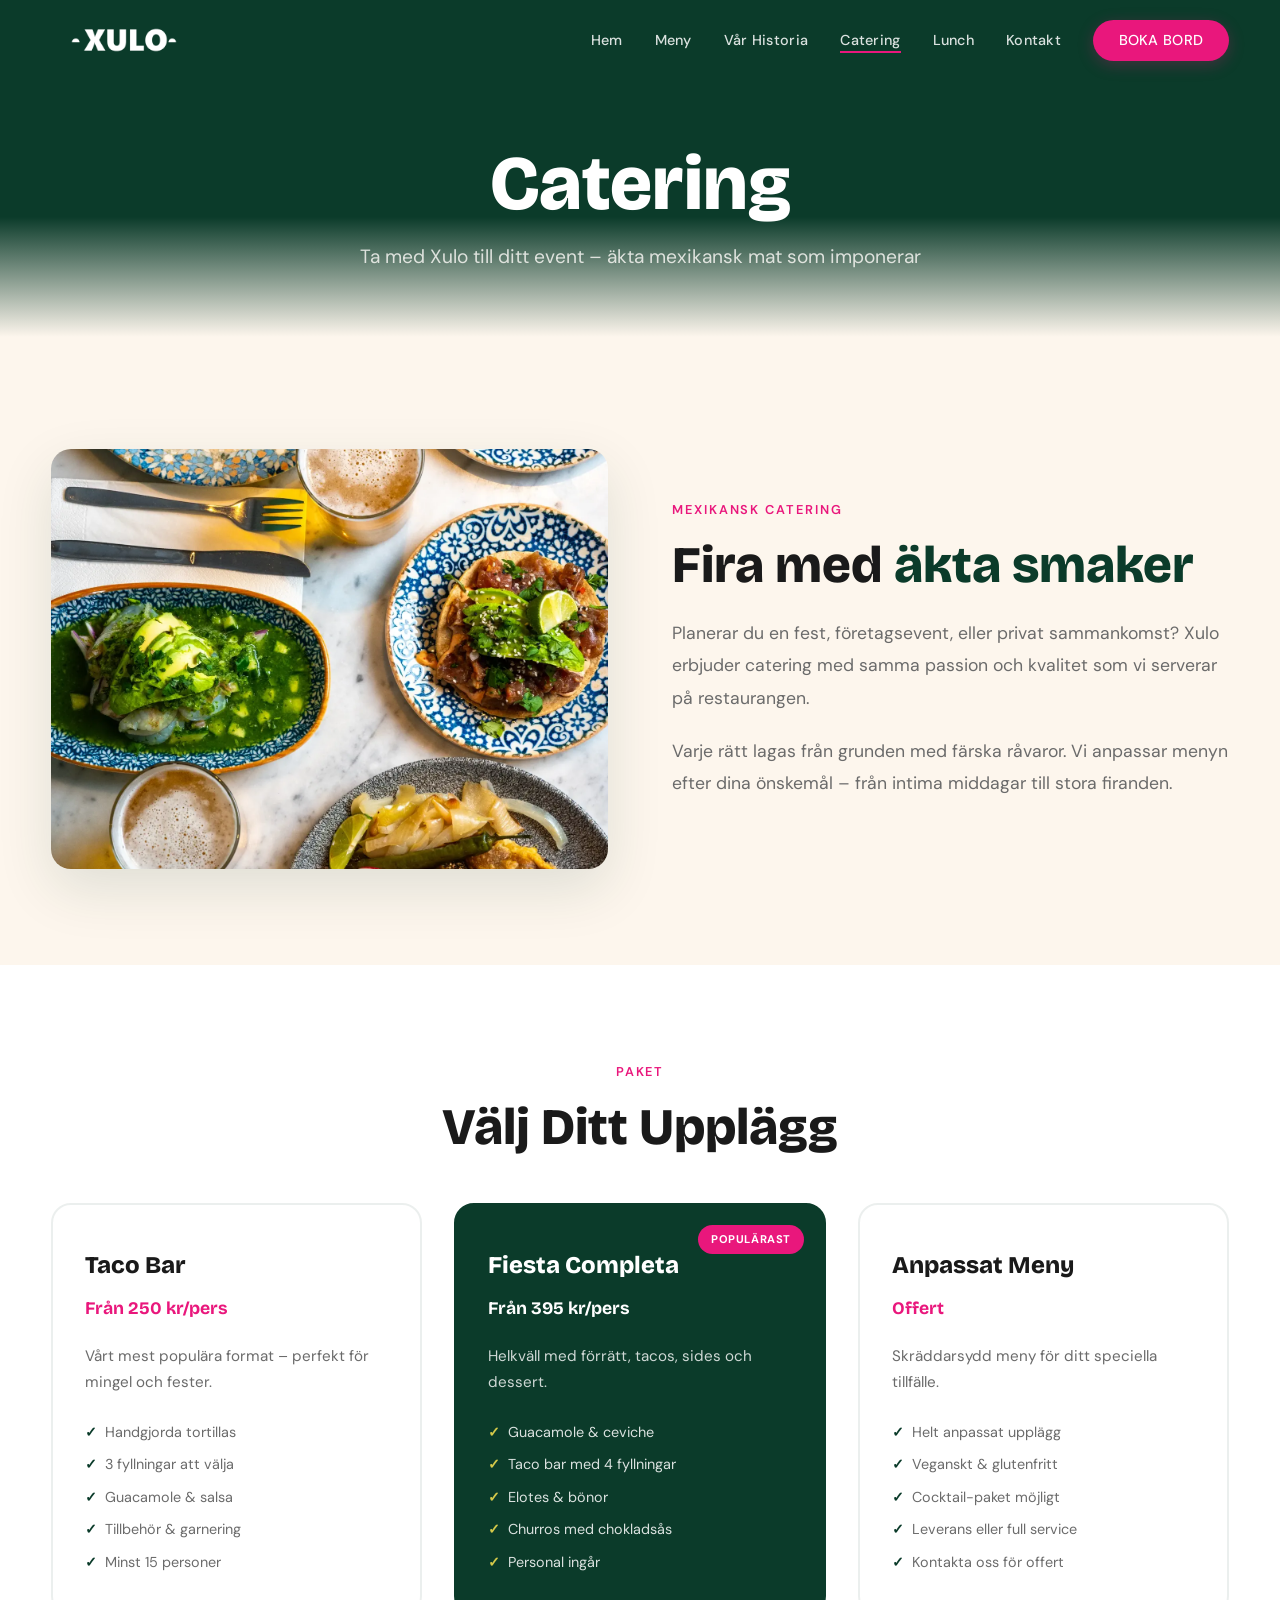
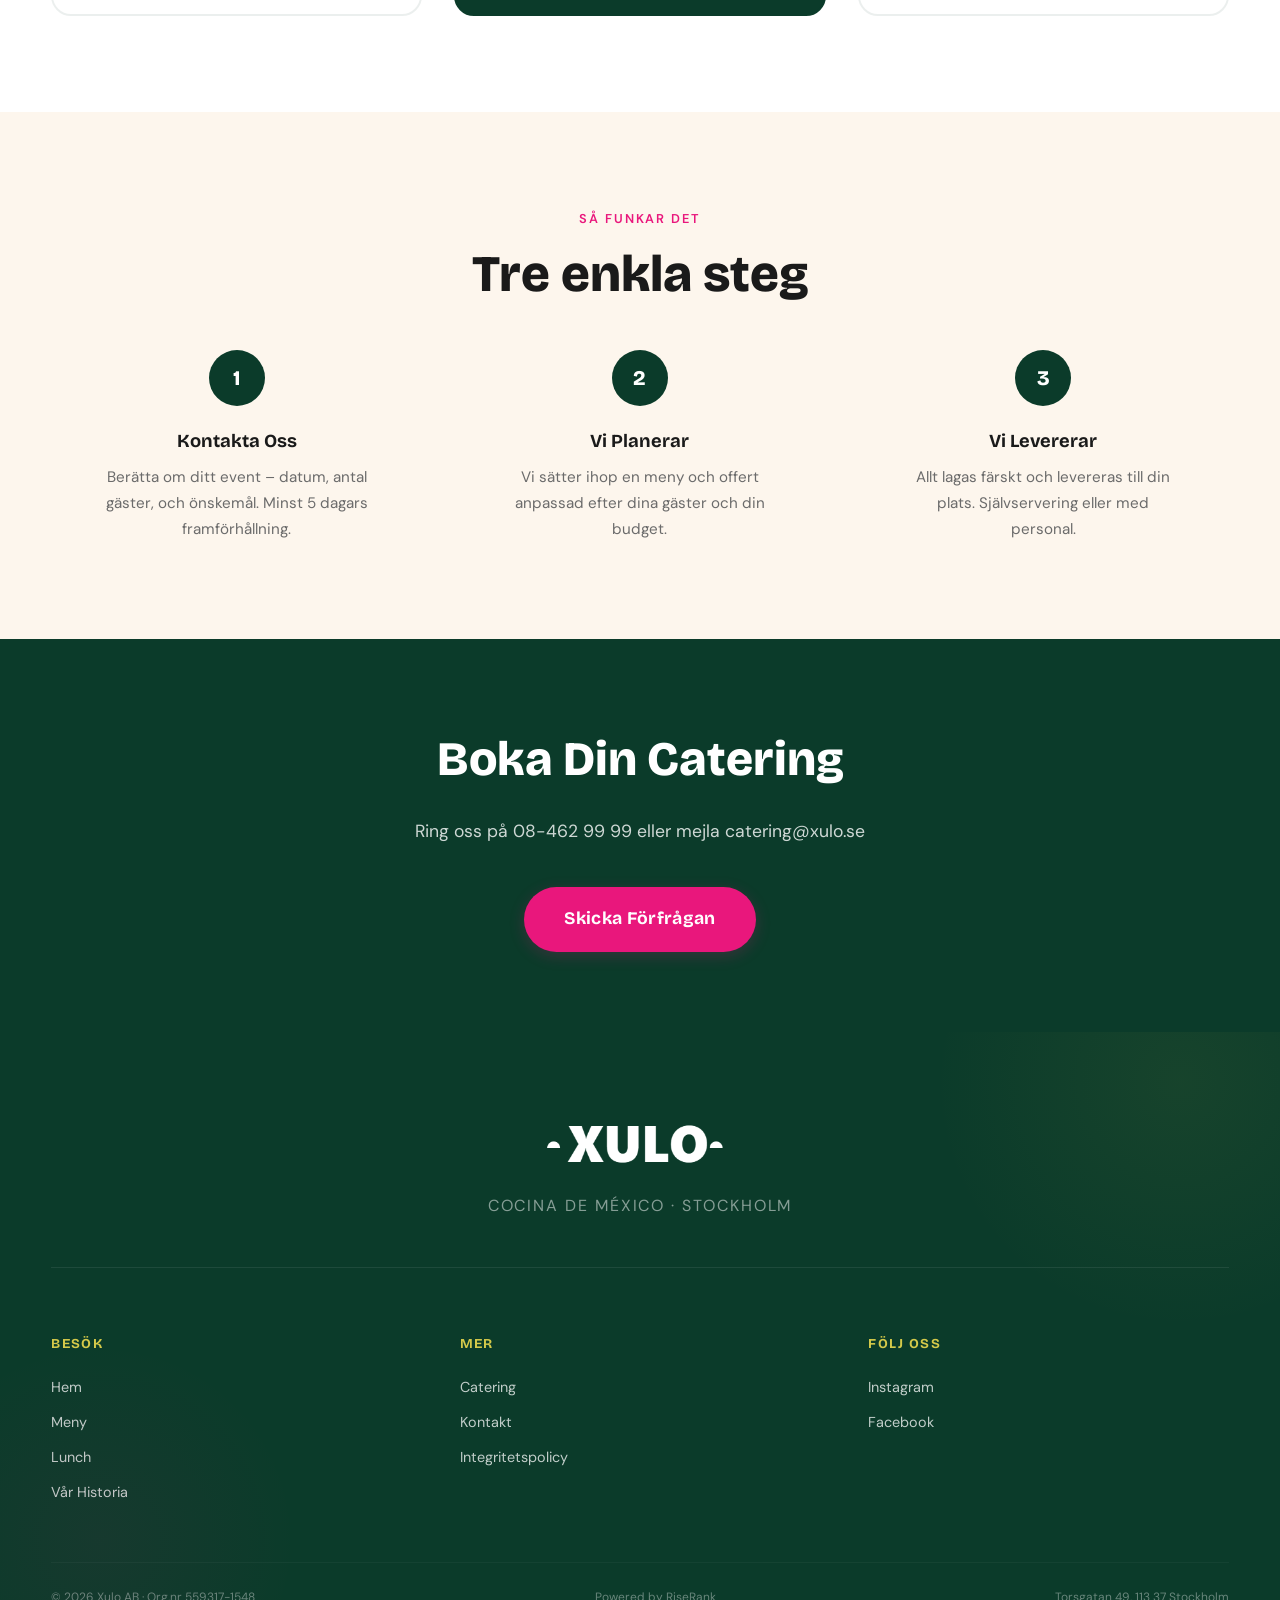
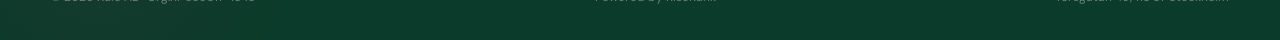
==== catering.html @ 5100b837 "Initial commit" ====
<!DOCTYPE html>
<html lang="sv">
<head>
  <meta charset="UTF-8">
  <meta name="viewport" content="width=device-width, initial-scale=1.0">
  <title>Catering – Xulo</title>
  <link rel="stylesheet" href="styles.css?v=1776860350096">
  <style>
    .catering-intro { padding: 4rem 0 6rem; }
    .catering-intro-grid {
      display: grid; grid-template-columns: 1fr 1fr; gap: 4rem; align-items: center; margin-top: 3rem;
    }
    .catering-intro-img { border-radius: 20px; overflow: hidden; box-shadow: 0 20px 56px rgba(11,59,42,0.12); }
    .catering-intro-img img { width: 100%; height: 420px; object-fit: cover; }
    .catering-intro-text p { font-size: 1.1rem; color: var(--gray); line-height: 1.85; margin-bottom: 1.25rem; }

    .packages { padding: 6rem 0; background: #fff; }
    .packages-grid { display: grid; grid-template-columns: repeat(3, 1fr); gap: 2rem; margin-top: 3rem; }
    .package-card {
      border: 2px solid rgba(11,59,42,0.08); border-radius: 20px; padding: 2.5rem 2rem;
      transition: all 0.3s var(--ease-out); position: relative; overflow: hidden;
    }
    .package-card:hover { border-color: var(--green); transform: translateY(-4px); box-shadow: 0 12px 40px rgba(11,59,42,0.1); }
    .package-card.featured { background: var(--green); color: #fff; border-color: var(--green); }
    .package-card.featured .package-price, .package-card.featured h3 { color: #fff; }
    .package-card.featured p { color: rgba(255,255,255,0.8); }
    .package-card.featured li { color: rgba(255,255,255,0.85); }
    .package-card.featured li::before { color: var(--yellow); }
    .package-tag {
      position: absolute; top: 1.25rem; right: 1.25rem;
      background: var(--magenta); color: #fff; font-size: 0.7rem; font-weight: 700;
      padding: 0.3rem 0.8rem; border-radius: 100px; letter-spacing: 0.05em; text-transform: uppercase;
    }
    .package-card h3 { font-family: var(--font-display); font-size: 1.5rem; font-weight: 800; color: var(--dark); margin-bottom: 0.5rem; }
    .package-price { font-family: var(--font-display); font-size: 1.1rem; font-weight: 700; color: var(--magenta); margin-bottom: 1.25rem; }
    .package-card p { font-size: 0.95rem; color: var(--gray); line-height: 1.7; margin-bottom: 1.5rem; }
    .package-card ul { display: flex; flex-direction: column; gap: 0.5rem; }
    .package-card li { font-size: 0.9rem; color: var(--gray); padding-left: 1.25rem; position: relative; }
    .package-card li::before { content: '✓'; position: absolute; left: 0; color: var(--green); font-weight: 700; }

    .how-it-works { padding: 6rem 0; }
    .steps { display: grid; grid-template-columns: repeat(3, 1fr); gap: 2rem; margin-top: 3rem; }
    .step { text-align: center; }
    .step-num {
      width: 56px; height: 56px; border-radius: 50%; background: var(--green); color: #fff;
      font-family: var(--font-display); font-size: 1.3rem; font-weight: 800;
      display: flex; align-items: center; justify-content: center; margin: 0 auto 1.25rem;
    }
    .step h3 { font-family: var(--font-display); font-size: 1.15rem; font-weight: 700; margin-bottom: 0.5rem; }
    .step p { font-size: 0.95rem; color: var(--gray); line-height: 1.7; max-width: 280px; margin: 0 auto; }

    .catering-cta { background: var(--green); padding: 5rem 0; text-align: center; }
    .catering-cta h2 { font-family: var(--font-display); font-size: clamp(2rem, 4vw, 3rem); font-weight: 800; color: #fff; margin-bottom: 1rem; }
    .catering-cta p { color: rgba(255,255,255,0.8); font-size: 1.1rem; margin-bottom: 2.5rem; }
    .catering-cta .btn--magenta { font-size: 1.1rem; padding: 1.1rem 2.5rem; }

    @media (max-width: 900px) {
      .catering-intro-grid { grid-template-columns: 1fr; }
      .catering-intro-img img { height: 300px; }
      .packages-grid { grid-template-columns: 1fr; max-width: 440px; margin-left: auto; margin-right: auto; }
      .steps { grid-template-columns: 1fr; max-width: 340px; margin-left: auto; margin-right: auto; }
    }
  </style>
</head>
<body>

<nav class="site-nav nav--scrolled">
  <div class="nav-inner">
    <a href="hem.html"><img src="img/xulo-logo-dark.png" alt="Xulo" class="nav-logo-img"></a>
    <ul class="nav-links">
      <li><a href="hem.html">Hem</a></li><li><a href="meny.html">Meny</a></li>
      <li><a href="var-historia.html">Vår Historia</a></li><li><a href="catering.html" class="active">Catering</a></li>
      <li><a href="lunch.html">Lunch</a></li><li><a href="kontakt.html">Kontakt</a></li>
      <li><a href="#" class="nav-cta">BOKA BORD</a></li>
    </ul>
    <button class="nav-toggle" aria-label="Meny"><span></span><span></span><span></span></button>
  </div>
</nav>
<div class="mobile-menu"><button class="mobile-close" aria-label="Stäng">&times;</button><a href="hem.html">Hem</a><a href="meny.html">Meny</a><a href="var-historia.html">Vår Historia</a><a href="catering.html">Catering</a><a href="lunch.html">Lunch</a><a href="kontakt.html">Kontakt</a><a href="#" class="btn btn--magenta" style="margin-top:1rem">Boka Bord</a></div>

<section class="page-hero">
  <div class="container">
    <h1>Catering</h1>
    <p>Ta med Xulo till ditt event – äkta mexikansk mat som imponerar</p>
  </div>
</section>

<section class="catering-intro">
  <div class="container">
    <div class="catering-intro-grid">
      <div class="catering-intro-img reveal"><img src="img/feast-spread-overhead.webp" alt="Mexikansk catering"></div>
      <div class="catering-intro-text">
        <div class="section-label reveal">Mexikansk Catering</div>
        <h2 class="section-title reveal reveal-delay-1">Fira med <em>äkta smaker</em></h2>
        <p class="reveal reveal-delay-2">Planerar du en fest, företagsevent, eller privat sammankomst? Xulo erbjuder catering med samma passion och kvalitet som vi serverar på restaurangen.</p>
        <p class="reveal reveal-delay-2">Varje rätt lagas från grunden med färska råvaror. Vi anpassar menyn efter dina önskemål – från intima middagar till stora firanden.</p>
      </div>
    </div>
  </div>
</section>

<section class="packages">
  <div class="container">
    <div style="text-align:center">
      <div class="section-label reveal">Paket</div>
      <h2 class="section-title reveal reveal-delay-1">Välj Ditt Upplägg</h2>
    </div>
    <div class="packages-grid">
      <div class="package-card reveal">
        <h3>Taco Bar</h3>
        <div class="package-price">Från 250 kr/pers</div>
        <p>Vårt mest populära format – perfekt för mingel och fester.</p>
        <ul>
          <li>Handgjorda tortillas</li>
          <li>3 fyllningar att välja</li>
          <li>Guacamole & salsa</li>
          <li>Tillbehör & garnering</li>
          <li>Minst 15 personer</li>
        </ul>
      </div>
      <div class="package-card featured reveal reveal-delay-1">
        <div class="package-tag">Populärast</div>
        <h3>Fiesta Completa</h3>
        <div class="package-price">Från 395 kr/pers</div>
        <p>Helkväll med förrätt, tacos, sides och dessert.</p>
        <ul>
          <li>Guacamole & ceviche</li>
          <li>Taco bar med 4 fyllningar</li>
          <li>Elotes & bönor</li>
          <li>Churros med chokladsås</li>
          <li>Personal ingår</li>
        </ul>
      </div>
      <div class="package-card reveal reveal-delay-2">
        <h3>Anpassat Meny</h3>
        <div class="package-price">Offert</div>
        <p>Skräddarsydd meny för ditt speciella tillfälle.</p>
        <ul>
          <li>Helt anpassat upplägg</li>
          <li>Veganskt & glutenfritt</li>
          <li>Cocktail-paket möjligt</li>
          <li>Leverans eller full service</li>
          <li>Kontakta oss för offert</li>
        </ul>
      </div>
    </div>
  </div>
</section>

<section class="how-it-works">
  <div class="container">
    <div style="text-align:center">
      <div class="section-label reveal">Så Funkar Det</div>
      <h2 class="section-title reveal reveal-delay-1">Tre enkla steg</h2>
    </div>
    <div class="steps">
      <div class="step reveal">
        <div class="step-num">1</div>
        <h3>Kontakta Oss</h3>
        <p>Berätta om ditt event – datum, antal gäster, och önskemål. Minst 5 dagars framförhållning.</p>
      </div>
      <div class="step reveal reveal-delay-1">
        <div class="step-num">2</div>
        <h3>Vi Planerar</h3>
        <p>Vi sätter ihop en meny och offert anpassad efter dina gäster och din budget.</p>
      </div>
      <div class="step reveal reveal-delay-2">
        <div class="step-num">3</div>
        <h3>Vi Levererar</h3>
        <p>Allt lagas färskt och levereras till din plats. Självservering eller med personal.</p>
      </div>
    </div>
  </div>
</section>

<section class="catering-cta">
  <div class="container">
    <h2 class="reveal">Boka Din Catering</h2>
    <p class="reveal reveal-delay-1">Ring oss på 08-462 99 99 eller mejla catering@xulo.se</p>
    <a href="mailto:catering@xulo.se" class="btn btn--magenta reveal reveal-delay-2">Skicka Förfrågan</a>
  </div>
</section>

<footer class="site-footer">
  <div class="container">
    <div class="footer-top">
      <img src="img/xulo-logo-dark.png" alt="Xulo" class="footer-brand-logo">
      <div class="footer-tagline">Cocina de México · Stockholm</div>
    </div>
    <div class="footer-grid">
      <div class="footer-col"><h4>Besök</h4><a href="hem.html">Hem</a><a href="meny.html">Meny</a><a href="lunch.html">Lunch</a><a href="var-historia.html">Vår Historia</a></div>
      <div class="footer-col"><h4>Mer</h4><a href="catering.html">Catering</a><a href="kontakt.html">Kontakt</a><a href="#">Integritetspolicy</a></div>
      <div class="footer-col"><h4>Följ Oss</h4><a href="#">Instagram</a><a href="#">Facebook</a></div>
    </div>
    <div class="footer-bottom">
      <span>&copy; <span class="footer-year">2026</span> Xulo AB · Org.nr 559317-1548</span>
      <span>Powered by RiseRank</span>
      <span>Torsgatan 49, 113 37 Stockholm</span>
    </div>
  </div>
</footer>
<script src="shared.js"></script>
</body>
</html>
---- styles.css ----
/* ========================================
   XULO — Cocina de México
   Shared Design System
   ======================================== */

@import url('https://fonts.googleapis.com/css2?family=Bricolage+Grotesque:opsz,wght@12..96,400;12..96,600;12..96,700;12..96,800&family=DM+Sans:ital,opsz,wght@0,9..40,400;0,9..40,500;0,9..40,600;1,9..40,400&display=swap');

:root {
  --green: #0B3B2A;
  --green-light: #14523C;
  --magenta: #E9177C;
  --magenta-dark: #C81068;
  --yellow: #D4C94A;
  --cream: #FDF6ED;
  --cream-dark: #F5EBDD;
  --dark: #1A1A1A;
  --gray: #6B6B6B;
  --gray-light: #A0A0A0;
  --white: #FFFFFF;
  --font-display: 'Bricolage Grotesque', sans-serif;
  --font-body: 'DM Sans', sans-serif;
  --nav-height: 80px;
  --max-width: 1280px;
  --ease-out: cubic-bezier(0.16, 1, 0.3, 1);
}

*, *::before, *::after {
  margin: 0;
  padding: 0;
  box-sizing: border-box;
}

html {
  scroll-behavior: smooth;
  -webkit-font-smoothing: antialiased;
}

body {
  font-family: var(--font-body);
  background: var(--cream);
  color: var(--dark);
  line-height: 1.7;
  overflow-x: hidden;
}

img { display: block; max-width: 100%; }
a { text-decoration: none; color: inherit; }
ul { list-style: none; }

.container {
  max-width: var(--max-width);
  margin: 0 auto;
  padding: 0 clamp(1.5rem, 4vw, 4rem);
}

/* ---- NAVIGATION ---- */
.site-nav {
  position: fixed;
  top: 0; left: 0; right: 0;
  height: var(--nav-height);
  z-index: 1000;
  transition: background 0.4s, box-shadow 0.4s;
}

.site-nav.nav--top {
  background: transparent;
}

.site-nav.nav--scrolled {
  background: rgba(253, 246, 237, 0.97);
  backdrop-filter: blur(16px);
  box-shadow: 0 1px 0 rgba(0,0,0,0.06);
}

.nav-inner {
  max-width: var(--max-width);
  margin: 0 auto;
  padding: 0 clamp(1.5rem, 4vw, 4rem);
  height: 100%;
  display: flex;
  align-items: center;
  justify-content: space-between;
}

.nav-logo-img {
  height: 38px;
  width: auto;
  transition: filter 0.4s;
}

.nav--top .nav-logo-img {
  filter: brightness(0) invert(1);
}

.nav-links {
  display: flex;
  gap: 2rem;
  align-items: center;
}

.nav-links a {
  font-family: var(--font-body);
  font-size: 0.9rem;
  font-weight: 500;
  letter-spacing: 0.02em;
  transition: color 0.25s;
  position: relative;
}

.nav--top .nav-links a { color: rgba(255,255,255,0.85); }
.nav--top .nav-links a:hover { color: #fff; }
.nav--scrolled .nav-links a { color: var(--dark); }
.nav--scrolled .nav-links a:hover { color: var(--magenta); }

.nav-links a::after {
  content: '';
  position: absolute;
  bottom: -4px; left: 0;
  width: 0; height: 2px;
  background: var(--magenta);
  transition: width 0.3s var(--ease-out);
}

.nav-links a:hover::after,
.nav-links a.active::after {
  width: 100%;
}

.nav-cta {
  background: var(--magenta);
  color: #fff !important;
  padding: 0.7rem 1.6rem;
  border-radius: 100px;
  font-weight: 600;
  font-size: 0.85rem;
  letter-spacing: 0.04em;
  transition: all 0.3s var(--ease-out);
  box-shadow: 0 4px 16px rgba(233,23,124,0.25);
}

.nav-cta:hover {
  background: var(--magenta-dark);
  transform: translateY(-2px);
  box-shadow: 0 6px 24px rgba(233,23,124,0.35);
}

.nav-cta::after { display: none !important; }

/* Mobile nav toggle */
.nav-toggle {
  display: none;
  flex-direction: column;
  gap: 5px;
  cursor: pointer;
  background: none;
  border: none;
  padding: 4px;
}

.nav-toggle span {
  display: block;
  width: 24px; height: 2px;
  background: var(--dark);
  transition: all 0.3s;
}

.nav--top .nav-toggle span {
  background: #fff;
}

/* Mobile overlay */
.mobile-menu {
  display: none;
  position: fixed;
  top: 0; left: 0; right: 0; bottom: 0;
  background: var(--green);
  z-index: 999;
  flex-direction: column;
  align-items: center;
  justify-content: center;
  gap: 2rem;
  opacity: 0;
  transition: opacity 0.35s;
}

.mobile-menu.open {
  display: flex;
  opacity: 1;
}

.mobile-menu a {
  color: #fff;
  font-family: var(--font-display);
  font-size: 2rem;
  font-weight: 700;
}

.mobile-close {
  position: absolute;
  top: 1.5rem; right: 1.5rem;
  background: none; border: none;
  color: #fff; font-size: 2rem;
  cursor: pointer;
}

@media (max-width: 900px) {
  .nav-links { display: none; }
  .nav-toggle { display: flex; }
}

/* ---- HERO (full-bleed with subdued image) ---- */
.hero {
  position: relative;
  min-height: 100vh;
  display: flex;
  align-items: center;
  justify-content: center;
  overflow: hidden;
}

.hero-bg {
  position: absolute;
  inset: 0;
  z-index: 0;
}

.hero-bg img {
  width: 100%; height: 100%;
  object-fit: cover;
}

.hero-overlay {
  position: absolute;
  inset: 0;
  background: linear-gradient(
    180deg,
    rgba(11,59,42,0.75) 0%,
    rgba(11,59,42,0.6) 50%,
    rgba(11,59,42,0.85) 100%
  );
}

.hero-content {
  position: relative;
  z-index: 2;
  text-align: center;
  color: #fff;
  padding: 0 2rem;
}

.hero-logo {
  width: clamp(200px, 30vw, 380px);
  margin: 0 auto 2rem;
}

.hero-tagline {
  font-family: var(--font-body);
  font-size: clamp(1rem, 2vw, 1.35rem);
  font-weight: 400;
  letter-spacing: 0.15em;
  text-transform: uppercase;
  opacity: 0.85;
  margin-bottom: 3rem;
}

.hero-cta {
  display: inline-flex;
  align-items: center;
  gap: 0.75rem;
  background: var(--magenta);
  color: #fff;
  padding: 1.15rem 2.8rem;
  border-radius: 100px;
  font-family: var(--font-display);
  font-size: 1.1rem;
  font-weight: 700;
  letter-spacing: 0.03em;
  transition: all 0.35s var(--ease-out);
  box-shadow: 0 8px 32px rgba(233,23,124,0.3);
}

.hero-cta:hover {
  background: var(--magenta-dark);
  transform: translateY(-3px) scale(1.02);
  box-shadow: 0 12px 40px rgba(233,23,124,0.4);
}

.hero-scroll {
  position: absolute;
  bottom: 2.5rem;
  left: 50%;
  transform: translateX(-50%);
  z-index: 2;
  color: rgba(255,255,255,0.6);
  font-size: 0.8rem;
  letter-spacing: 0.1em;
  text-transform: uppercase;
  display: flex;
  flex-direction: column;
  align-items: center;
  gap: 0.5rem;
}

.hero-scroll-line {
  width: 1px; height: 40px;
  background: rgba(255,255,255,0.3);
  position: relative;
  overflow: hidden;
}

.hero-scroll-line::after {
  content: '';
  position: absolute;
  top: -100%; left: 0;
  width: 100%; height: 100%;
  background: var(--yellow);
  animation: scrollLine 2s ease-in-out infinite;
}

@keyframes scrollLine {
  0% { top: -100%; }
  50% { top: 100%; }
  100% { top: 100%; }
}

/* ---- PAGE HERO (subpages) ---- */
.page-hero {
  position: relative;
  padding: calc(var(--nav-height) + 4rem) 0 4rem;
  background: var(--green);
  color: #fff;
  text-align: center;
  overflow: hidden;
}

.page-hero::after {
  content: '';
  position: absolute;
  bottom: 0; left: 0; right: 0;
  height: 120px;
  background: linear-gradient(to top, var(--cream), transparent);
}

.page-hero h1 {
  font-family: var(--font-display);
  font-size: clamp(3rem, 6vw, 5rem);
  font-weight: 800;
  line-height: 1.05;
  margin-bottom: 1rem;
}

.page-hero p {
  font-size: 1.2rem;
  opacity: 0.8;
  max-width: 600px;
  margin: 0 auto;
}

/* ---- SECTION TITLES ---- */
.section-label {
  font-family: var(--font-body);
  font-size: 0.8rem;
  font-weight: 600;
  letter-spacing: 0.15em;
  text-transform: uppercase;
  color: var(--magenta);
  margin-bottom: 1rem;
}

.section-title {
  font-family: var(--font-display);
  font-size: clamp(2.2rem, 4vw, 3.5rem);
  font-weight: 800;
  line-height: 1.1;
  color: var(--dark);
  margin-bottom: 1.5rem;
}

.section-title em {
  font-style: normal;
  color: var(--green);
}

/* ---- BUTTONS ---- */
.btn {
  display: inline-flex;
  align-items: center;
  gap: 0.5rem;
  padding: 1rem 2.2rem;
  border-radius: 100px;
  font-family: var(--font-display);
  font-size: 1rem;
  font-weight: 700;
  letter-spacing: 0.02em;
  transition: all 0.3s var(--ease-out);
  cursor: pointer;
  border: none;
}

.btn--magenta {
  background: var(--magenta);
  color: #fff;
  box-shadow: 0 4px 16px rgba(233,23,124,0.2);
}

.btn--magenta:hover {
  background: var(--magenta-dark);
  transform: translateY(-2px);
  box-shadow: 0 8px 28px rgba(233,23,124,0.3);
}

.btn--green {
  background: var(--green);
  color: #fff;
  box-shadow: 0 4px 16px rgba(11,59,42,0.2);
}

.btn--green:hover {
  background: var(--green-light);
  transform: translateY(-2px);
}

.btn--outline {
  background: transparent;
  color: var(--green);
  border: 2px solid var(--green);
}

.btn--outline:hover {
  background: var(--green);
  color: #fff;
}

/* ---- FOOTER ---- */
.site-footer {
  background: var(--green);
  color: rgba(255,255,255,0.75);
  padding: 5rem 0 2rem;
  position: relative;
  overflow: hidden;
}

.site-footer::before {
  content: '';
  position: absolute;
  top: -200px; right: -150px;
  width: 500px; height: 500px;
  background: radial-gradient(circle, rgba(212,201,74,0.06), transparent 70%);
  border-radius: 50%;
  pointer-events: none;
}

.site-footer::after {
  content: '';
  position: absolute;
  bottom: -100px; left: -100px;
  width: 400px; height: 400px;
  background: radial-gradient(circle, rgba(233,23,124,0.05), transparent 70%);
  border-radius: 50%;
  pointer-events: none;
}

.footer-top {
  text-align: center;
  margin-bottom: 4rem;
  padding-bottom: 3rem;
  border-bottom: 1px solid rgba(255,255,255,0.08);
  position: relative;
}

.footer-brand-logo {
  height: 64px;
  filter: brightness(0) invert(1);
  margin: 0 auto 1rem;
}

.footer-logo-text {
  font-family: var(--font-display);
  font-size: clamp(4rem, 8vw, 6rem);
  font-weight: 800;
  color: #fff;
  letter-spacing: 0.08em;
  line-height: 1;
  margin-bottom: 0.75rem;
}

.footer-tagline {
  font-family: var(--font-body);
  font-size: 1rem;
  color: rgba(255,255,255,0.5);
  letter-spacing: 0.12em;
  text-transform: uppercase;
}

.footer-grid {
  display: grid;
  grid-template-columns: 1fr 1fr 1fr;
  gap: 3rem;
  margin-bottom: 3rem;
  position: relative;
}

.footer-col h4 {
  color: var(--yellow);
  font-family: var(--font-display);
  font-weight: 700;
  font-size: 0.85rem;
  margin-bottom: 1.25rem;
  letter-spacing: 0.1em;
  text-transform: uppercase;
}

.footer-col a {
  display: block;
  font-size: 0.9rem;
  margin-bottom: 0.65rem;
  transition: color 0.2s;
}

.footer-col a:hover {
  color: #fff;
}

.footer-bottom {
  border-top: 1px solid rgba(255,255,255,0.08);
  padding-top: 1.5rem;
  display: flex;
  justify-content: space-between;
  align-items: center;
  font-size: 0.75rem;
  opacity: 0.5;
}

@media (max-width: 768px) {
  .footer-grid {
    grid-template-columns: 1fr 1fr;
    gap: 2rem;
  }
  .footer-bottom {
    flex-direction: column;
    gap: 0.5rem;
    text-align: center;
  }
}

@media (max-width: 480px) {
  .footer-grid {
    grid-template-columns: 1fr;
  }
}

/* ---- SCROLL REVEAL ---- */
.reveal {
  opacity: 0;
  transform: translateY(40px);
  transition: opacity 0.8s var(--ease-out), transform 0.8s var(--ease-out);
}

.reveal.visible {
  opacity: 1;
  transform: translateY(0);
}

.reveal-delay-1 { transition-delay: 0.1s; }
.reveal-delay-2 { transition-delay: 0.2s; }
.reveal-delay-3 { transition-delay: 0.3s; }

/* ---- COMMON PARALLAX ---- */
.parallax-img {
  will-change: transform;
}

/* ---- GREEN BAND ---- */
.green-band {
  background: var(--green);
  color: #fff;
  padding: 6rem 0;
}

.green-band .section-label { color: var(--yellow); }
.green-band .section-title { color: #fff; }

/* ---- QUOTE ---- */
.pullquote {
  position: relative;
  padding: 3rem 0;
}

.pullquote blockquote {
  font-family: var(--font-display);
  font-size: clamp(1.5rem, 3vw, 2.2rem);
  font-weight: 600;
  line-height: 1.4;
  color: var(--green);
}

.pullquote cite {
  display: block;
  margin-top: 1.25rem;
  font-family: var(--font-body);
  font-style: normal;
  font-size: 0.95rem;
  color: var(--gray);
}

/* ---- GALLERY SCROLL ---- */
.gallery-track {
  display: flex;
  gap: 1.25rem;
  overflow-x: auto;
  scroll-snap-type: x mandatory;
  -webkit-overflow-scrolling: touch;
  padding: 0 clamp(1.5rem, 4vw, 4rem) 1rem;
  scrollbar-width: none;
}

.gallery-track::-webkit-scrollbar { display: none; }

.gallery-card {
  flex-shrink: 0;
  width: 340px;
  height: 440px;
  border-radius: 16px;
  overflow: hidden;
  scroll-snap-align: start;
  position: relative;
}

.gallery-card img {
  width: 100%; height: 100%;
  object-fit: cover;
  transition: transform 0.6s var(--ease-out);
}

.gallery-card:hover img {
  transform: scale(1.05);
}
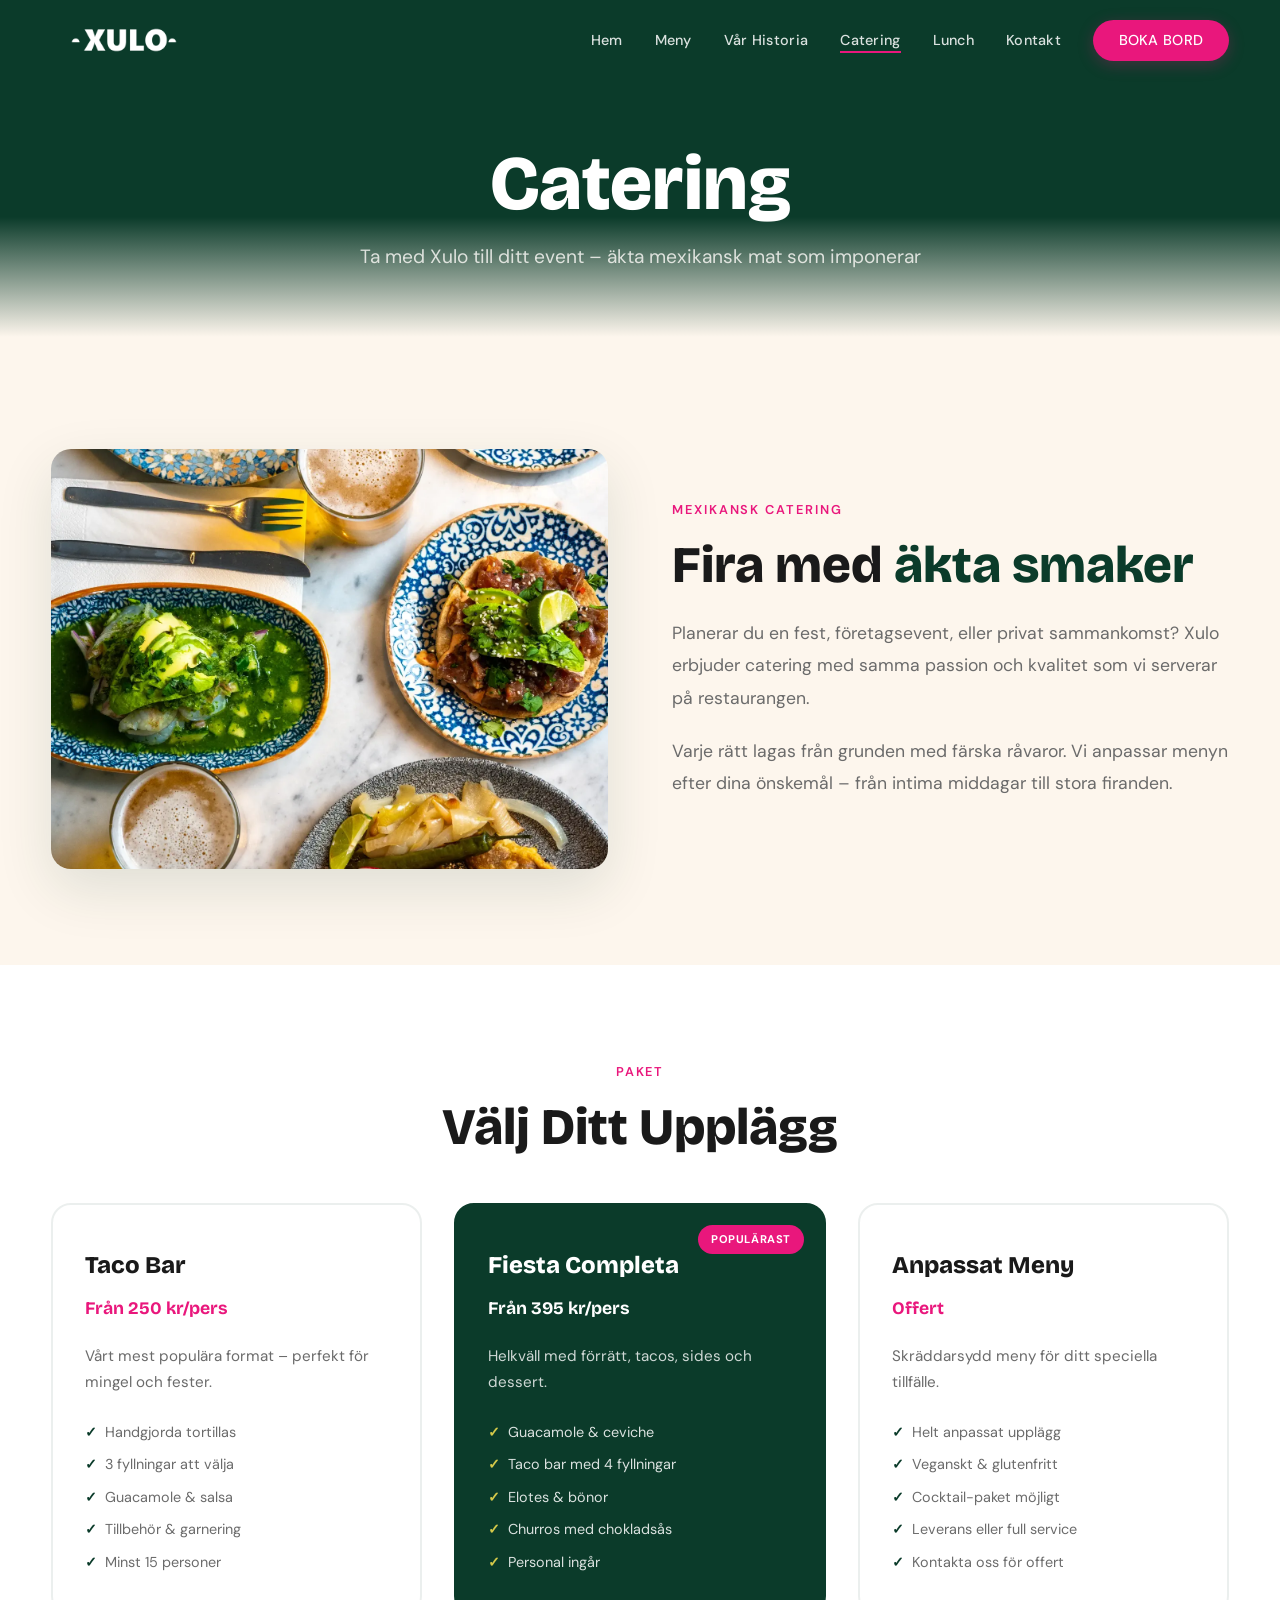
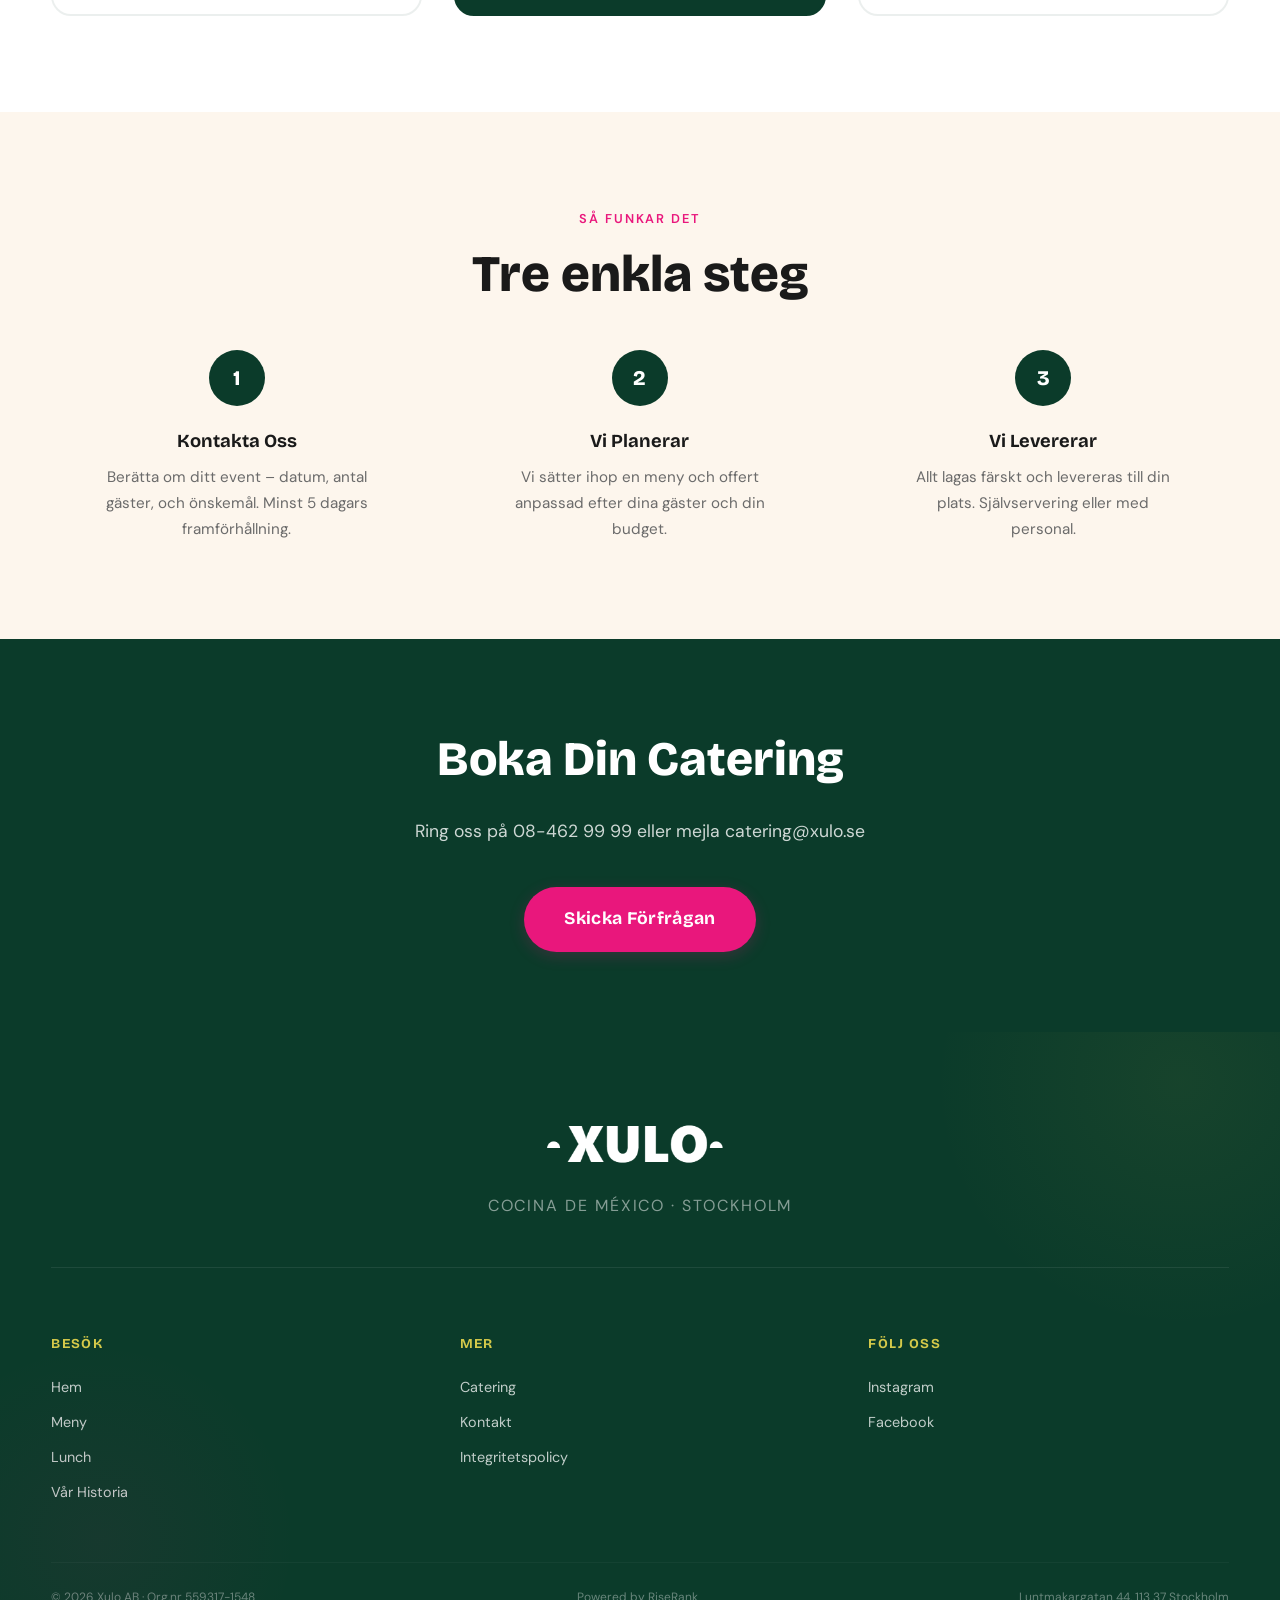
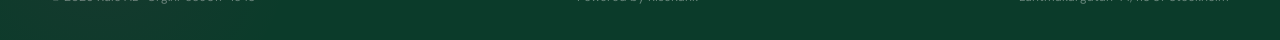
==== commit 19268f4b: "Fix address: Luntmakargatan 44 in all footers" ====
--- a/catering.html
+++ b/catering.html
@@ -195,7 +195,7 @@
     <div class="footer-bottom">
       <span>&copy; <span class="footer-year">2026</span> Xulo AB · Org.nr 559317-1548</span>
       <span>Powered by RiseRank</span>
-      <span>Torsgatan 49, 113 37 Stockholm</span>
+      <span>Luntmakargatan 44, 113 37 Stockholm</span>
     </div>
   </div>
 </footer>
--- a/styles.css
+++ b/styles.css
@@ -285,42 +285,57 @@
   box-shadow: 0 12px 40px rgba(233,23,124,0.4);
 }
 
-.hero-scroll {
-  position: absolute;
-  bottom: 2.5rem;
+.hero-slide {
+  position: absolute;
+  inset: 0;
+  width: 100%; height: 100%;
+  object-fit: cover;
+  opacity: 0;
+  transition: opacity 600ms ease;
+}
+.hero-slide.is-active { opacity: 1; }
+
+.hero-picker {
+  position: absolute;
+  bottom: 1.75rem;
   left: 50%;
   transform: translateX(-50%);
-  z-index: 2;
-  color: rgba(255,255,255,0.6);
-  font-size: 0.8rem;
-  letter-spacing: 0.1em;
-  text-transform: uppercase;
+  z-index: 3;
   display: flex;
-  flex-direction: column;
-  align-items: center;
-  gap: 0.5rem;
-}
-
-.hero-scroll-line {
-  width: 1px; height: 40px;
-  background: rgba(255,255,255,0.3);
-  position: relative;
+  gap: 0.6rem;
+  padding: 0.5rem 0.75rem;
+  background: rgba(0,0,0,0.35);
+  backdrop-filter: blur(6px);
+  border-radius: 999px;
+  max-width: calc(100vw - 2rem);
+  overflow-x: auto;
+}
+
+.hero-thumb {
+  flex: 0 0 auto;
+  width: 68px; height: 46px;
+  border-radius: 8px;
   overflow: hidden;
-}
-
-.hero-scroll-line::after {
-  content: '';
-  position: absolute;
-  top: -100%; left: 0;
+  padding: 0;
+  border: 2px solid transparent;
+  background: none;
+  cursor: pointer;
+  opacity: 0.6;
+  transition: opacity 200ms ease, border-color 200ms ease, transform 200ms ease;
+}
+.hero-thumb img {
   width: 100%; height: 100%;
-  background: var(--yellow);
-  animation: scrollLine 2s ease-in-out infinite;
-}
-
-@keyframes scrollLine {
-  0% { top: -100%; }
-  50% { top: 100%; }
-  100% { top: 100%; }
+  object-fit: cover;
+  display: block;
+}
+.hero-thumb:hover { opacity: 0.9; transform: translateY(-2px); }
+.hero-thumb.is-active {
+  opacity: 1;
+  border-color: var(--yellow, #D4C94A);
+}
+
+@media (max-width: 600px) {
+  .hero-thumb { width: 56px; height: 38px; }
 }
 
 /* ---- PAGE HERO (subpages) ---- */
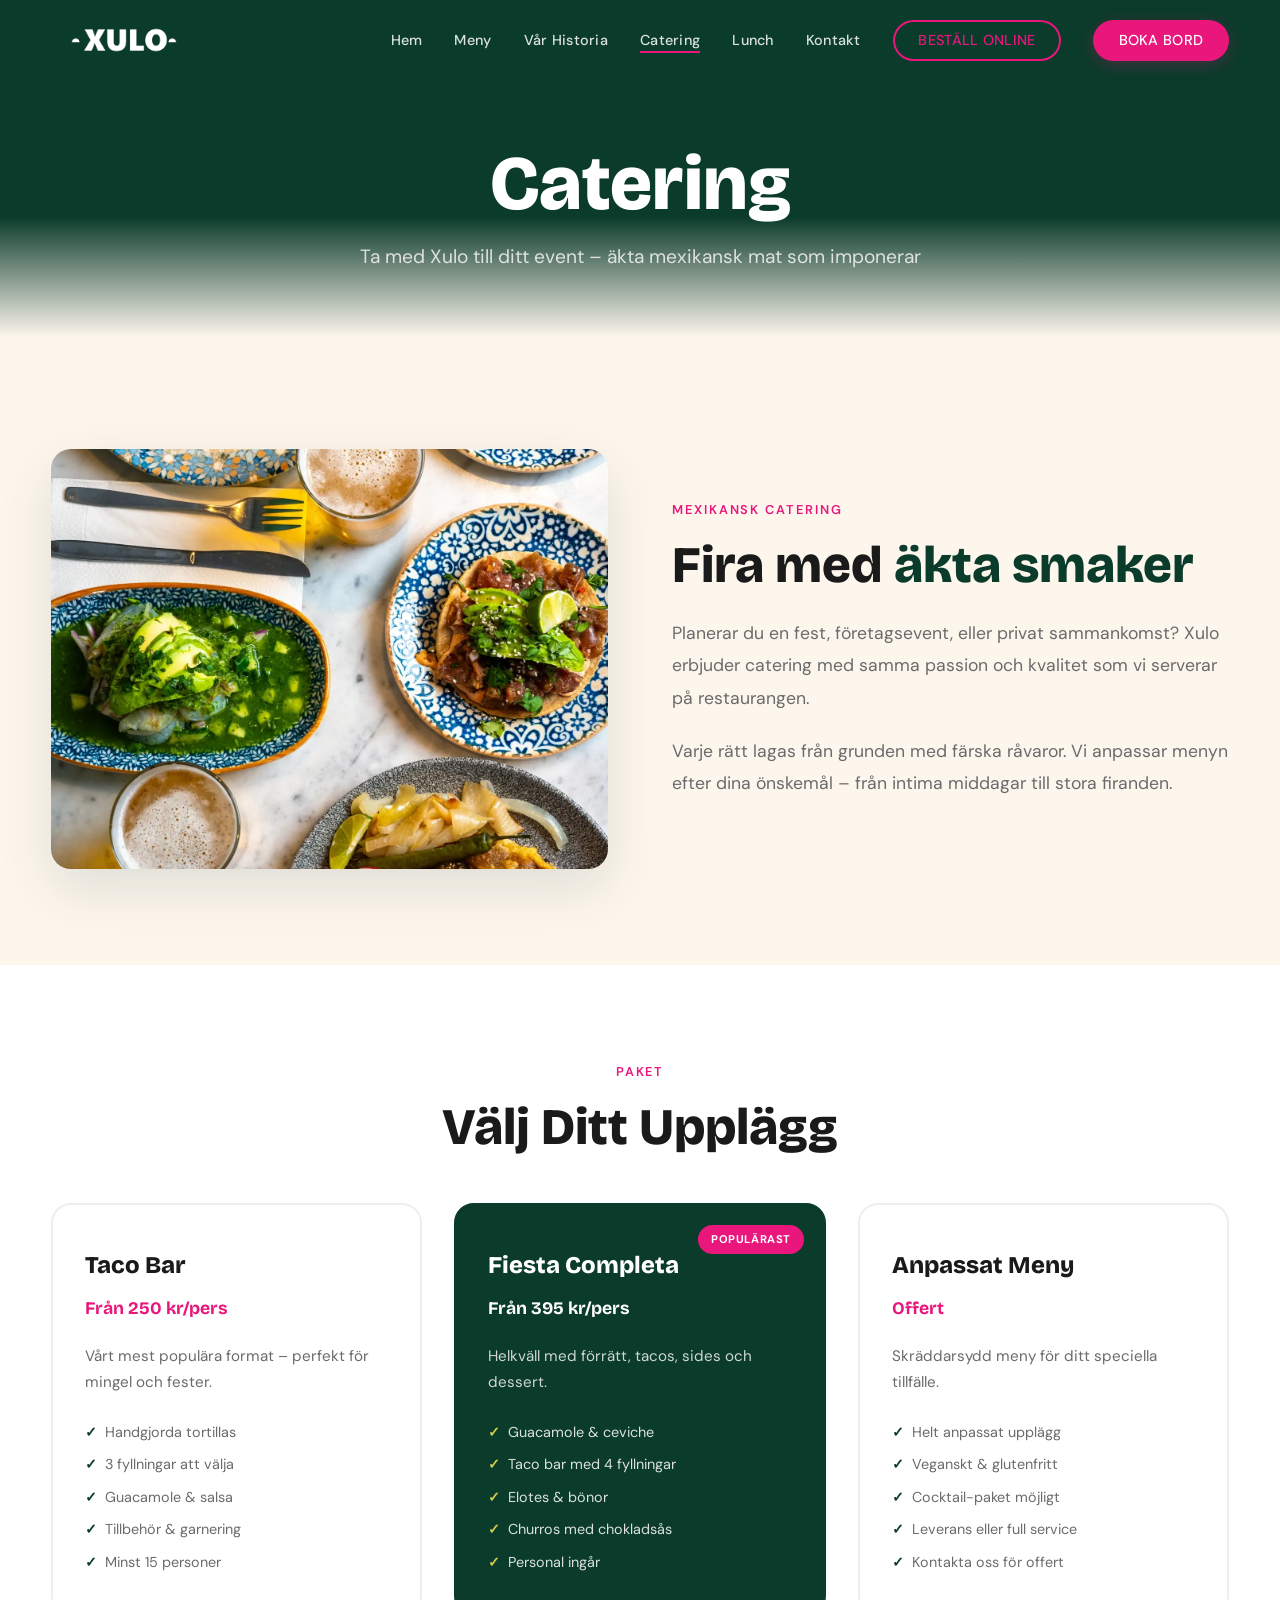
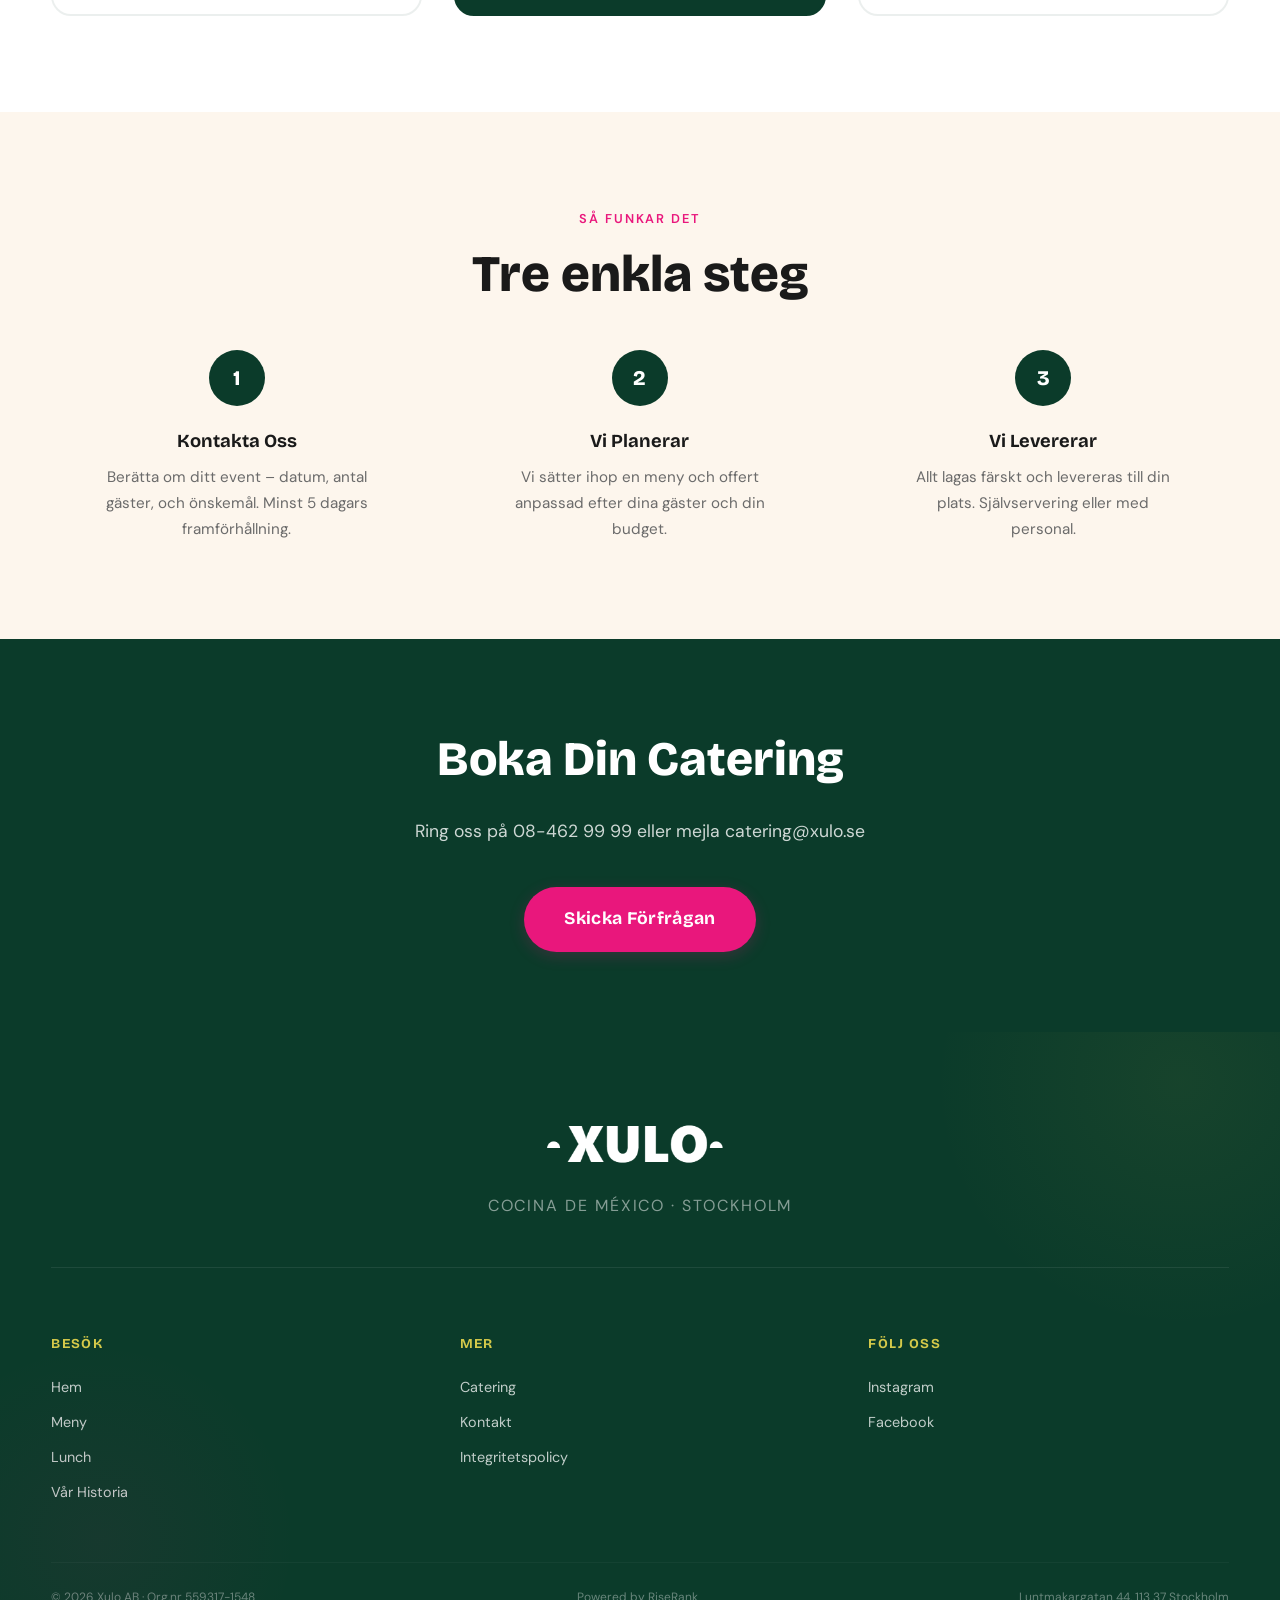
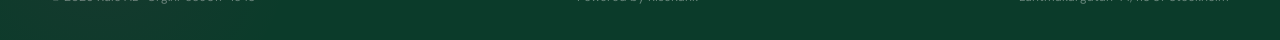
==== commit 61d686e1: "RW-164: Add Beställ Online CTA to nav across all pages" ====
--- a/catering.html
+++ b/catering.html
@@ -71,12 +71,13 @@
       <li><a href="hem.html">Hem</a></li><li><a href="meny.html">Meny</a></li>
       <li><a href="var-historia.html">Vår Historia</a></li><li><a href="catering.html" class="active">Catering</a></li>
       <li><a href="lunch.html">Lunch</a></li><li><a href="kontakt.html">Kontakt</a></li>
+      <li><a href="#" class="nav-cta nav-cta--outline">BESTÄLL ONLINE</a></li>
       <li><a href="#" class="nav-cta">BOKA BORD</a></li>
     </ul>
     <button class="nav-toggle" aria-label="Meny"><span></span><span></span><span></span></button>
   </div>
 </nav>
-<div class="mobile-menu"><button class="mobile-close" aria-label="Stäng">&times;</button><a href="hem.html">Hem</a><a href="meny.html">Meny</a><a href="var-historia.html">Vår Historia</a><a href="catering.html">Catering</a><a href="lunch.html">Lunch</a><a href="kontakt.html">Kontakt</a><a href="#" class="btn btn--magenta" style="margin-top:1rem">Boka Bord</a></div>
+<div class="mobile-menu"><button class="mobile-close" aria-label="Stäng">&times;</button><a href="hem.html">Hem</a><a href="meny.html">Meny</a><a href="var-historia.html">Vår Historia</a><a href="catering.html">Catering</a><a href="lunch.html">Lunch</a><a href="kontakt.html">Kontakt</a><a href="#" class="btn" style="margin-top:1rem;border:2px solid var(--magenta);color:var(--magenta)">Beställ Online</a><a href="#" class="btn btn--magenta" style="margin-top:0.75rem">Boka Bord</a></div>
 
 <section class="page-hero">
   <div class="container">
--- a/styles.css
+++ b/styles.css
@@ -146,6 +146,17 @@
 
 .nav-cta::after { display: none !important; }
 
+.nav-cta--outline {
+  background: transparent;
+  color: var(--magenta) !important;
+  box-shadow: inset 0 0 0 2px var(--magenta);
+}
+.nav-cta--outline:hover {
+  background: var(--magenta);
+  color: #fff !important;
+  box-shadow: 0 6px 24px rgba(233,23,124,0.35);
+}
+
 /* Mobile nav toggle */
 .nav-toggle {
   display: none;
@@ -639,9 +650,12 @@
   overflow: hidden;
   scroll-snap-align: start;
   position: relative;
+  isolation: isolate;
+  background: #0b3b2a;
 }
 
 .gallery-card img {
+  display: block;
   width: 100%; height: 100%;
   object-fit: cover;
   transition: transform 0.6s var(--ease-out);
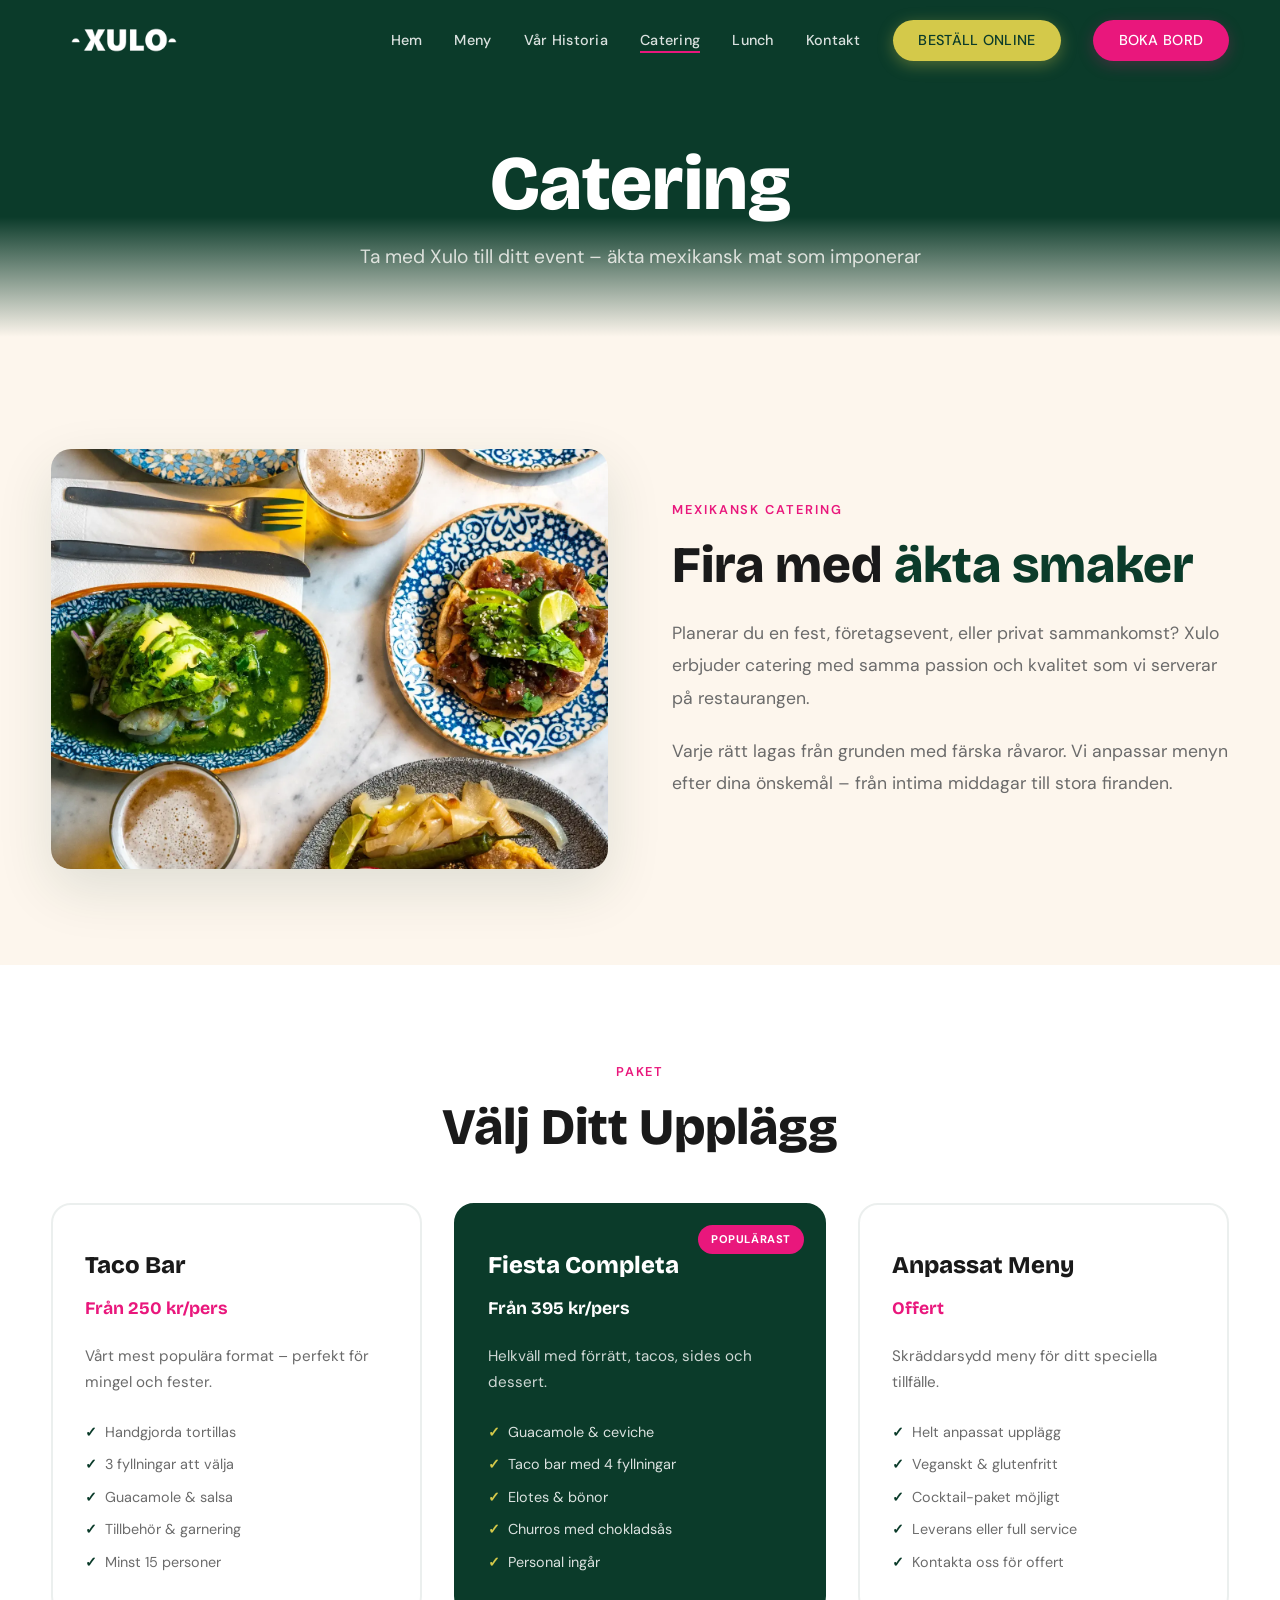
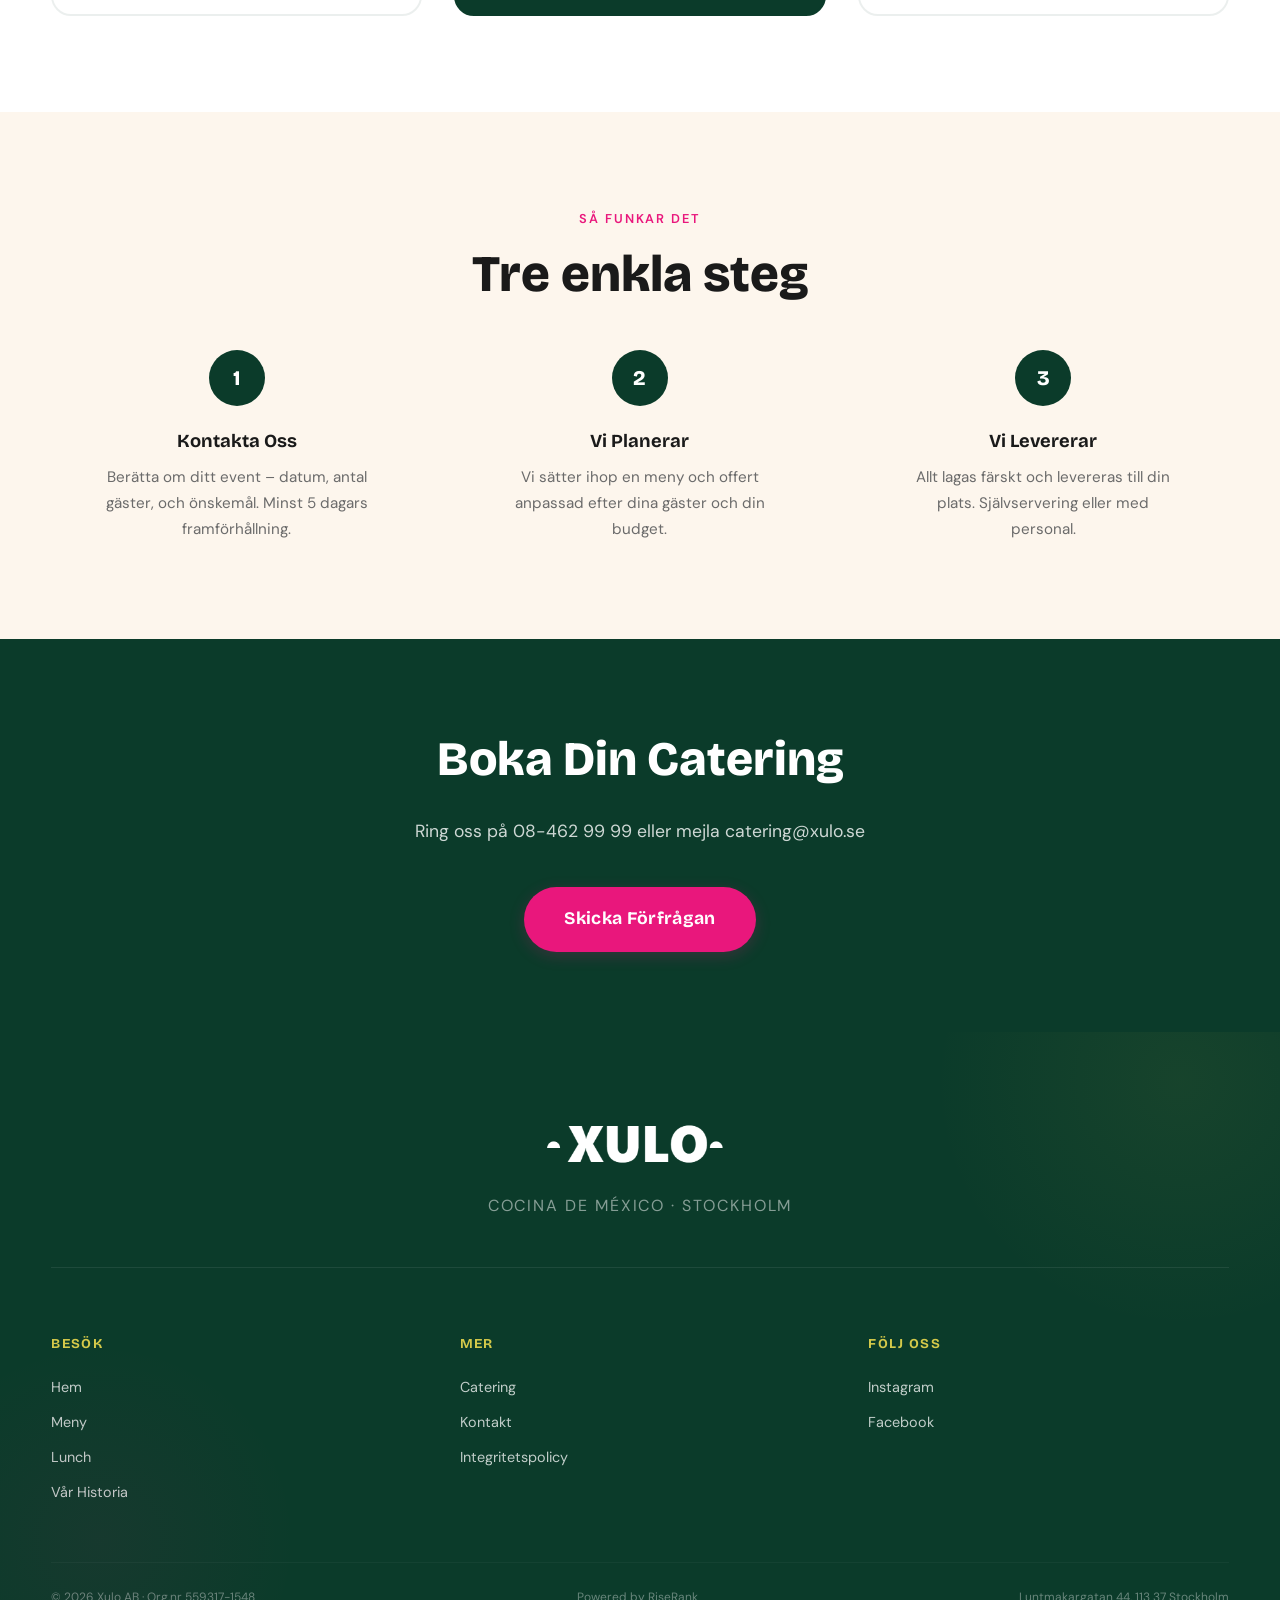
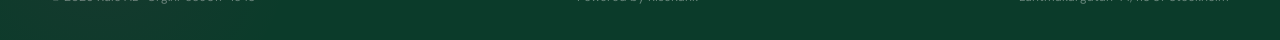
==== commit c55dc1b8: "Make Beställ Online button solid yellow for contrast" ====
--- a/catering.html
+++ b/catering.html
@@ -77,7 +77,7 @@
     <button class="nav-toggle" aria-label="Meny"><span></span><span></span><span></span></button>
   </div>
 </nav>
-<div class="mobile-menu"><button class="mobile-close" aria-label="Stäng">&times;</button><a href="hem.html">Hem</a><a href="meny.html">Meny</a><a href="var-historia.html">Vår Historia</a><a href="catering.html">Catering</a><a href="lunch.html">Lunch</a><a href="kontakt.html">Kontakt</a><a href="#" class="btn" style="margin-top:1rem;border:2px solid var(--magenta);color:var(--magenta)">Beställ Online</a><a href="#" class="btn btn--magenta" style="margin-top:0.75rem">Boka Bord</a></div>
+<div class="mobile-menu"><button class="mobile-close" aria-label="Stäng">&times;</button><a href="hem.html">Hem</a><a href="meny.html">Meny</a><a href="var-historia.html">Vår Historia</a><a href="catering.html">Catering</a><a href="lunch.html">Lunch</a><a href="kontakt.html">Kontakt</a><a href="#" class="btn" style="margin-top:1rem;background:var(--yellow);color:var(--green)">Beställ Online</a><a href="#" class="btn btn--magenta" style="margin-top:0.75rem">Boka Bord</a></div>
 
 <section class="page-hero">
   <div class="container">
--- a/styles.css
+++ b/styles.css
@@ -147,14 +147,14 @@
 .nav-cta::after { display: none !important; }
 
 .nav-cta--outline {
-  background: transparent;
-  color: var(--magenta) !important;
-  box-shadow: inset 0 0 0 2px var(--magenta);
+  background: var(--yellow);
+  color: var(--green) !important;
+  box-shadow: 0 4px 16px rgba(212,201,74,0.35);
 }
 .nav-cta--outline:hover {
-  background: var(--magenta);
-  color: #fff !important;
-  box-shadow: 0 6px 24px rgba(233,23,124,0.35);
+  background: #c7bc3f;
+  color: var(--green) !important;
+  box-shadow: 0 6px 24px rgba(212,201,74,0.45);
 }
 
 /* Mobile nav toggle */
@@ -296,57 +296,55 @@
   box-shadow: 0 12px 40px rgba(233,23,124,0.4);
 }
 
-.hero-slide {
+/* ---- FOUNDER PHOTO CAROUSEL (story section) ---- */
+.story-slide {
   position: absolute;
   inset: 0;
   width: 100%; height: 100%;
   object-fit: cover;
+  object-position: top;
   opacity: 0;
-  transition: opacity 600ms ease;
-}
-.hero-slide.is-active { opacity: 1; }
-
-.hero-picker {
-  position: absolute;
-  bottom: 1.75rem;
+  transition: opacity 500ms ease;
+  display: block;
+}
+.story-slide.is-active { opacity: 1; position: relative; }
+#founderCarousel .story-slide:not(.is-active) { position: absolute; }
+
+.story-picker {
+  position: absolute;
+  bottom: 1rem;
   left: 50%;
   transform: translateX(-50%);
   z-index: 3;
   display: flex;
-  gap: 0.6rem;
-  padding: 0.5rem 0.75rem;
-  background: rgba(0,0,0,0.35);
+  gap: 0.5rem;
+  padding: 0.4rem 0.6rem;
+  background: rgba(0,0,0,0.45);
   backdrop-filter: blur(6px);
   border-radius: 999px;
-  max-width: calc(100vw - 2rem);
-  overflow-x: auto;
-}
-
-.hero-thumb {
+}
+
+.story-thumb {
   flex: 0 0 auto;
-  width: 68px; height: 46px;
-  border-radius: 8px;
+  width: 54px; height: 40px;
+  border-radius: 6px;
   overflow: hidden;
   padding: 0;
   border: 2px solid transparent;
   background: none;
   cursor: pointer;
-  opacity: 0.6;
+  opacity: 0.65;
   transition: opacity 200ms ease, border-color 200ms ease, transform 200ms ease;
 }
-.hero-thumb img {
+.story-thumb img {
   width: 100%; height: 100%;
   object-fit: cover;
   display: block;
 }
-.hero-thumb:hover { opacity: 0.9; transform: translateY(-2px); }
-.hero-thumb.is-active {
+.story-thumb:hover { opacity: 1; transform: translateY(-2px); }
+.story-thumb.is-active {
   opacity: 1;
-  border-color: var(--yellow, #D4C94A);
-}
-
-@media (max-width: 600px) {
-  .hero-thumb { width: 56px; height: 38px; }
+  border-color: var(--magenta, #e9177c);
 }
 
 /* ---- PAGE HERO (subpages) ---- */
@@ -629,6 +627,31 @@
   color: var(--gray);
 }
 
+/* ---- GALLERY CAROUSEL NAV ---- */
+.gallery-actions {
+  display: flex;
+  align-items: center;
+  gap: 0.75rem;
+}
+.gallery-nav {
+  width: 44px; height: 44px;
+  border-radius: 50%;
+  border: 2px solid var(--green, #0b3b2a);
+  background: transparent;
+  color: var(--green, #0b3b2a);
+  cursor: pointer;
+  display: inline-flex;
+  align-items: center;
+  justify-content: center;
+  transition: background 200ms ease, color 200ms ease, transform 200ms ease;
+}
+.gallery-nav svg { width: 20px; height: 20px; }
+.gallery-nav:hover {
+  background: var(--green, #0b3b2a);
+  color: #fff;
+  transform: translateY(-2px);
+}
+
 /* ---- GALLERY SCROLL ---- */
 .gallery-track {
   display: flex;
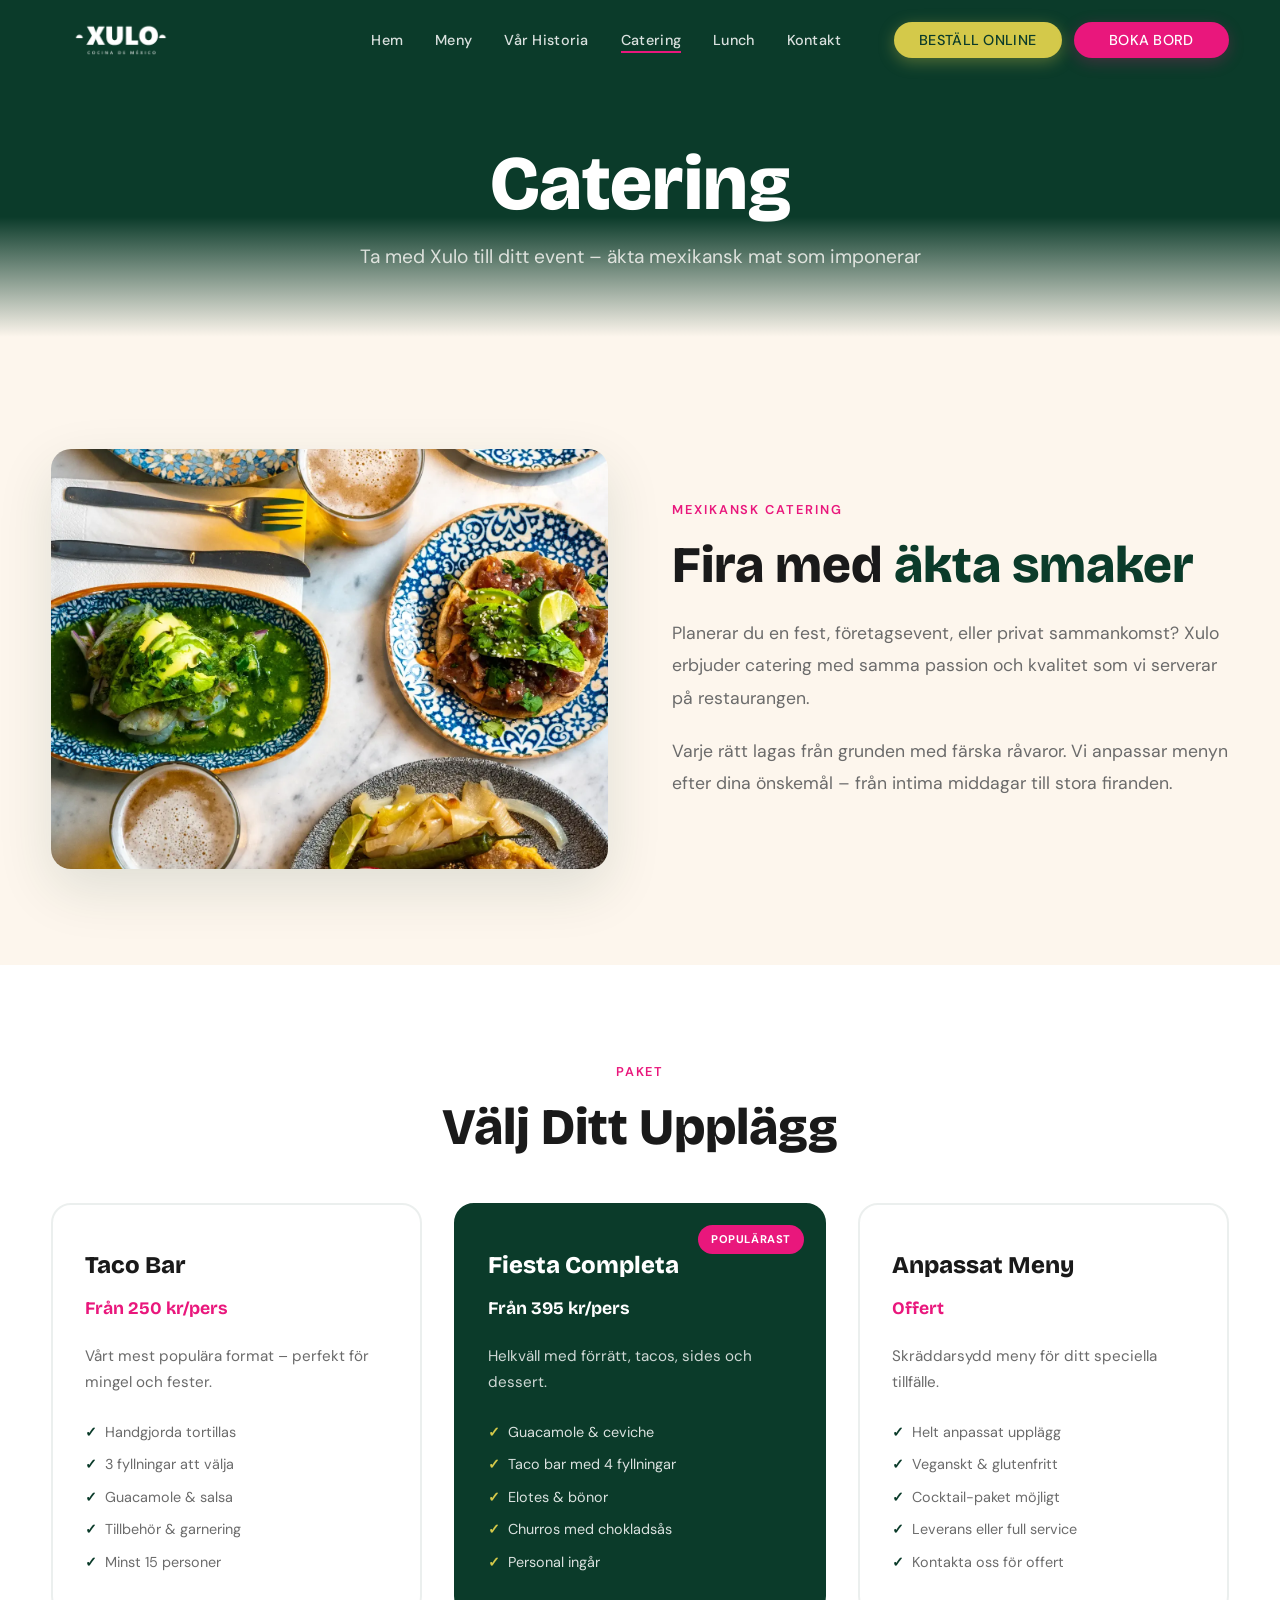
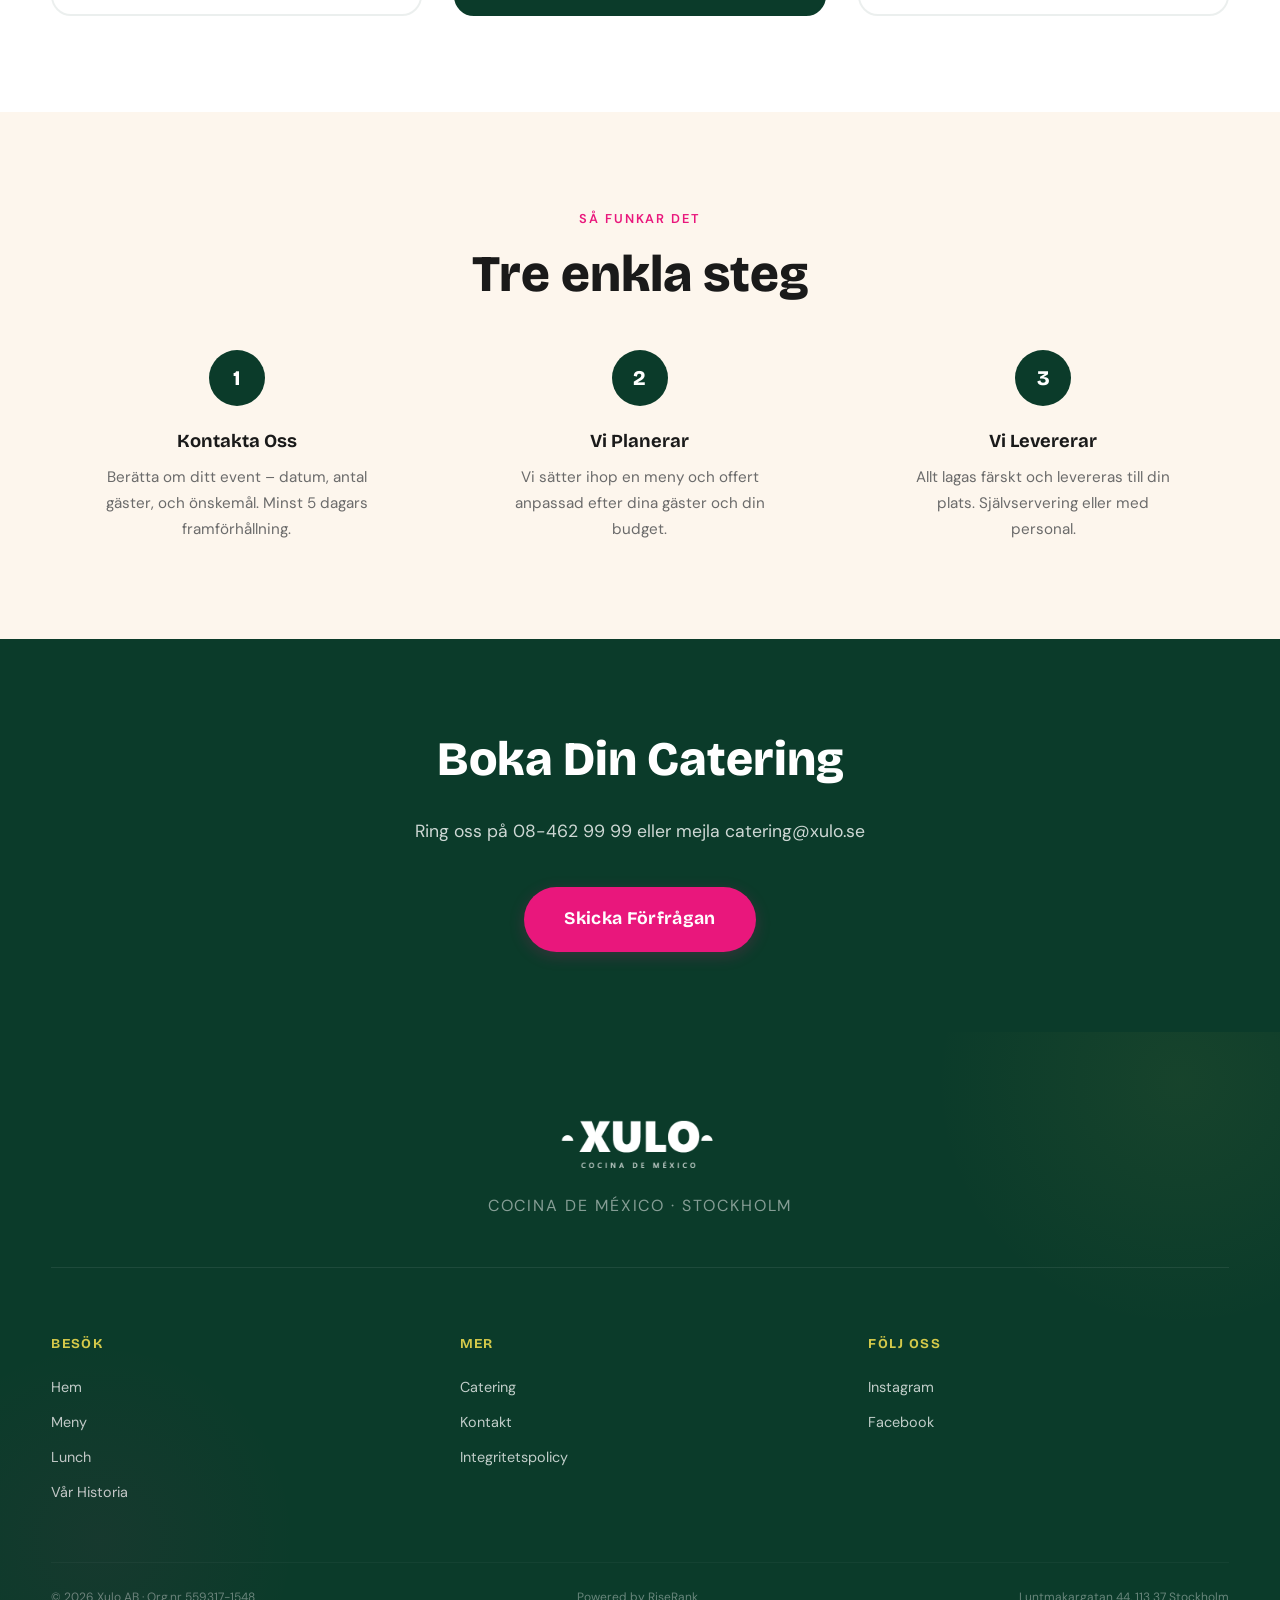
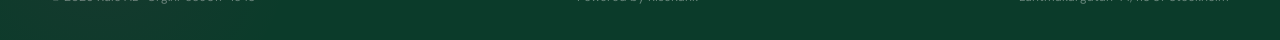
==== commit 5049a67f: "Unify nav+hero logo; nav spacing; equal button widths" ====
--- a/catering.html
+++ b/catering.html
@@ -66,7 +66,7 @@
 
 <nav class="site-nav nav--scrolled">
   <div class="nav-inner">
-    <a href="hem.html"><img src="img/xulo-logo-dark.png" alt="Xulo" class="nav-logo-img"></a>
+    <a href="hem.html"><img src="img/xulo-hero-logo.png" alt="Xulo" class="nav-logo-img"></a>
     <ul class="nav-links">
       <li><a href="hem.html">Hem</a></li><li><a href="meny.html">Meny</a></li>
       <li><a href="var-historia.html">Vår Historia</a></li><li><a href="catering.html" class="active">Catering</a></li>
@@ -185,7 +185,7 @@
 <footer class="site-footer">
   <div class="container">
     <div class="footer-top">
-      <img src="img/xulo-logo-dark.png" alt="Xulo" class="footer-brand-logo">
+      <img src="img/xulo-hero-logo.png" alt="Xulo" class="footer-brand-logo">
       <div class="footer-tagline">Cocina de México · Stockholm</div>
     </div>
     <div class="footer-grid">
--- a/styles.css
+++ b/styles.css
@@ -136,7 +136,16 @@
   letter-spacing: 0.04em;
   transition: all 0.3s var(--ease-out);
   box-shadow: 0 4px 16px rgba(233,23,124,0.25);
-}
+  display: inline-flex;
+  align-items: center;
+  justify-content: center;
+  min-width: 155px;
+  line-height: 1;
+}
+
+/* Group the two CTAs: extra separation from links, tight gap between CTAs */
+.nav-links li:nth-last-child(2) { margin-left: 1.25rem; }
+.nav-links li:last-child { margin-left: -1.25rem; }
 
 .nav-cta:hover {
   background: var(--magenta-dark);
@@ -298,19 +307,44 @@
 
 /* ---- FOUNDER PHOTO CAROUSEL (story section) ---- */
 .story-slide {
-  position: absolute;
-  inset: 0;
-  width: 100%; height: 100%;
-  object-fit: cover;
-  object-position: top;
   opacity: 0;
   transition: opacity 500ms ease;
-  display: block;
-}
-.story-slide.is-active { opacity: 1; position: relative; }
-#founderCarousel .story-slide:not(.is-active) { position: absolute; }
-
-.story-picker {
+  z-index: 1;
+}
+.story-slide.is-active { opacity: 1; z-index: 2; }
+
+.story-arrow {
+  position: absolute;
+  top: 50%;
+  transform: translateY(-50%);
+  z-index: 3;
+  width: 44px; height: 44px;
+  border-radius: 50%;
+  border: 0;
+  background: rgba(255,255,255,0.92);
+  color: var(--green, #0b3b2a);
+  cursor: pointer;
+  display: inline-flex;
+  align-items: center;
+  justify-content: center;
+  box-shadow: 0 6px 20px rgba(0,0,0,0.18);
+  transition: background 200ms ease, transform 200ms ease;
+  opacity: 0;
+}
+.story-img-wrap:hover .story-arrow,
+.story-arrow:focus-visible {
+  opacity: 1;
+}
+.story-arrow svg { width: 22px; height: 22px; }
+.story-arrow--prev { left: 1rem; }
+.story-arrow--next { right: 1rem; }
+.story-arrow:hover {
+  background: var(--magenta, #e9177c);
+  color: #fff;
+  transform: translateY(-50%) scale(1.08);
+}
+
+.story-dots {
   position: absolute;
   bottom: 1rem;
   left: 50%;
@@ -318,33 +352,30 @@
   z-index: 3;
   display: flex;
   gap: 0.5rem;
-  padding: 0.4rem 0.6rem;
-  background: rgba(0,0,0,0.45);
+  padding: 0.5rem 0.75rem;
+  background: rgba(0,0,0,0.35);
   backdrop-filter: blur(6px);
   border-radius: 999px;
 }
-
-.story-thumb {
-  flex: 0 0 auto;
-  width: 54px; height: 40px;
-  border-radius: 6px;
-  overflow: hidden;
+.story-dot {
+  width: 8px; height: 8px;
+  border-radius: 50%;
+  border: 0;
   padding: 0;
-  border: 2px solid transparent;
-  background: none;
+  background: rgba(255,255,255,0.5);
   cursor: pointer;
-  opacity: 0.65;
-  transition: opacity 200ms ease, border-color 200ms ease, transform 200ms ease;
-}
-.story-thumb img {
-  width: 100%; height: 100%;
-  object-fit: cover;
-  display: block;
-}
-.story-thumb:hover { opacity: 1; transform: translateY(-2px); }
-.story-thumb.is-active {
-  opacity: 1;
-  border-color: var(--magenta, #e9177c);
+  transition: background 200ms ease, transform 200ms ease;
+}
+.story-dot:hover { background: rgba(255,255,255,0.8); }
+.story-dot.is-active {
+  background: #fff;
+  transform: scale(1.3);
+}
+
+@media (max-width: 600px) {
+  .story-arrow { opacity: 1; width: 38px; height: 38px; }
+  .story-arrow--prev { left: 0.6rem; }
+  .story-arrow--next { right: 0.6rem; }
 }
 
 /* ---- PAGE HERO (subpages) ---- */
@@ -582,7 +613,7 @@
 
 .reveal.visible {
   opacity: 1;
-  transform: translateY(0);
+  transform: none;
 }
 
 .reveal-delay-1 { transition-delay: 0.1s; }
